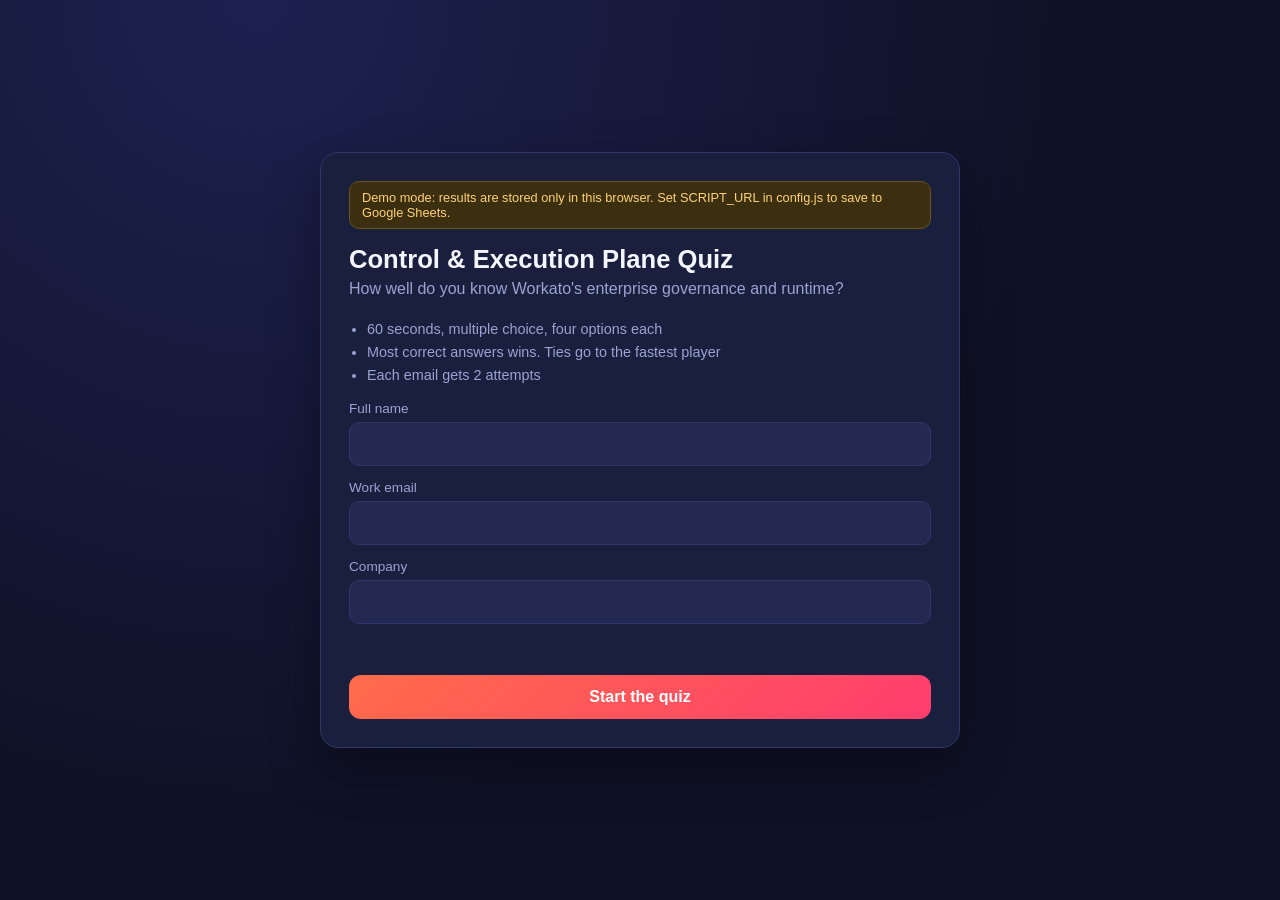
==== index.html @ ddd5527b "Add files via upload" ====
<!doctype html>
<html lang="en">
<head>
<meta charset="utf-8">
<meta name="viewport" content="width=device-width, initial-scale=1">
<title>Workato Control &amp; Execution Plane Quiz</title>
<style>
  :root{
    --bg:#0f1226; --card:#1a1f3d; --card2:#232950; --text:#f3f5ff; --muted:#9aa3d1;
    --accent:#ff6b4a; --accent2:#6c5ce7; --ok:#22c55e; --bad:#ef4444; --line:#2f3669;
  }
  *{box-sizing:border-box}
  body{margin:0;min-height:100vh;background:radial-gradient(circle at 20% 0%,#1d2150,var(--bg) 60%);
    color:var(--text);font-family:-apple-system,BlinkMacSystemFont,"Segoe UI",Roboto,sans-serif;
    display:flex;align-items:center;justify-content:center;padding:16px}
  .wrap{width:100%;max-width:640px}
  .card{background:var(--card);border:1px solid var(--line);border-radius:18px;padding:28px;
    box-shadow:0 20px 50px rgba(0,0,0,.35)}
  h1{margin:0 0 6px;font-size:1.6rem}
  h2{margin:0 0 14px;font-size:1.25rem;line-height:1.4}
  p.sub{margin:0 0 20px;color:var(--muted)}
  label{display:block;font-size:.85rem;color:var(--muted);margin:14px 0 6px}
  input{width:100%;padding:12px 14px;border-radius:10px;border:1px solid var(--line);
    background:var(--card2);color:var(--text);font-size:1rem}
  input:focus{outline:2px solid var(--accent2);border-color:transparent}
  button{cursor:pointer;font-size:1rem;border:0;border-radius:12px;padding:13px 18px;color:#fff;
    background:linear-gradient(135deg,var(--accent),#ff3d6e);font-weight:600}
  button.full{width:100%;margin-top:22px}
  button:disabled{opacity:.5;cursor:not-allowed}
  ul.rules{color:var(--muted);padding-left:18px;margin:0 0 6px;font-size:.9rem;line-height:1.6}
  .err{color:var(--bad);margin-top:12px;font-size:.92rem;min-height:1.2em}
  .banner{background:#3b2f10;color:#ffd277;border:1px solid #6b5418;border-radius:10px;
    padding:8px 12px;font-size:.8rem;margin-bottom:16px}
  .hidden{display:none}
  .top{display:flex;justify-content:space-between;align-items:center;margin-bottom:10px;font-size:.9rem;color:var(--muted)}
  .timer{font-size:1.6rem;font-weight:700;color:var(--text)}
  .timer.low{color:var(--bad)}
  .bar{height:8px;background:var(--card2);border-radius:99px;overflow:hidden;margin-bottom:22px}
  .bar>div{height:100%;width:100%;background:linear-gradient(90deg,var(--accent2),var(--accent));transition:width .25s linear}
  .tag{display:inline-block;font-size:.72rem;padding:3px 10px;border-radius:99px;margin-bottom:12px;font-weight:600}
  .tag.easy{background:#12351f;color:#6ee7a0}.tag.medium{background:#3b3210;color:#fcd34d}.tag.hard{background:#3d1417;color:#fca5a5}
  .opt{display:block;width:100%;text-align:left;margin-top:10px;padding:14px 16px;background:var(--card2);
    border:1px solid var(--line);border-radius:12px;color:var(--text);font-weight:500}
  .opt:hover:not(:disabled){border-color:var(--accent2);background:#2c3363}
  .opt.correct{background:#12351f;border-color:var(--ok)}
  .opt.wrong{background:#3d1417;border-color:var(--bad)}
  .stats{display:grid;grid-template-columns:repeat(3,1fr);gap:10px;margin:18px 0}
  .stat{background:var(--card2);border-radius:12px;padding:14px;text-align:center}
  .stat b{display:block;font-size:1.5rem}.stat span{font-size:.75rem;color:var(--muted)}
  .status{font-size:.9rem;color:var(--muted);margin-top:8px}
  .exitmsg{margin-top:18px;padding:16px;border-radius:12px;background:var(--card2);border:1px solid var(--line);text-align:center;line-height:1.6}
  button.ghost{background:var(--card2);border:1px solid var(--line)}
</style>
</head>
<body>
<div class="wrap">

  <!-- REGISTER -->
  <div class="card" id="screen-register">
    <div class="banner hidden" id="demoBanner">Demo mode: results are stored only in this browser. Set SCRIPT_URL in config.js to save to Google Sheets.</div>
    <h1>Control &amp; Execution Plane Quiz</h1>
    <p class="sub">How well do you know Workato's enterprise governance and runtime?</p>
    <ul class="rules">
      <li>60 seconds, multiple choice, four options each</li>
      <li>Most correct answers wins. Ties go to the fastest player</li>
      <li>Each email gets 2 attempts</li>
    </ul>
    <label for="name">Full name</label>
    <input id="name" autocomplete="name" maxlength="80">
    <label for="email">Work email</label>
    <input id="email" type="email" autocomplete="email" maxlength="120">
    <label for="company">Company</label>
    <input id="company" autocomplete="organization" maxlength="80">
    <div class="err" id="regErr"></div>
    <button class="full" id="startBtn">Start the quiz</button>
  </div>

  <!-- GAME -->
  <div class="card hidden" id="screen-game">
    <div class="top"><span id="qCount"></span><span class="timer" id="timer">60</span></div>
    <div class="bar"><div id="barFill"></div></div>
    <span class="tag" id="qTag"></span>
    <h2 id="qText"></h2>
    <div id="opts"></div>
  </div>

  <!-- RESULT -->
  <div class="card hidden" id="screen-result">
    <h1 id="resTitle">Time's up!</h1>
    <p class="sub" id="resSub"></p>
    <div class="stats">
      <div class="stat"><b id="rCorrect">0</b><span>Correct</span></div>
      <div class="stat"><b id="rWrong">0</b><span>Wrong</span></div>
      <div class="stat"><b id="rTime">0s</b><span>Time on correct</span></div>
    </div>
    <div class="status" id="saveStatus"></div>
    <button class="full hidden" id="retryBtn">Retry saving result</button>
    <div class="err" id="againErr"></div>
    <button class="full hidden" id="againBtn">Play again (last attempt)</button>
    <div class="exitmsg hidden" id="exitMsg">
      You have used all of your attempts. Thank you for playing!<br>Please exit this page. Winners will be announced after the session.
    </div>
  </div>

</div>

<script src="config.js"></script>
<script>
/* ================= CONFIG ================= */
const GAME_SECONDS = 60;
const DEFAULT_MAX = 2;          // server is the source of truth; admins can raise it per email
const PLAN = ["easy","easy","hard","medium","easy","medium","hard","easy","medium","medium","easy","medium","medium"]; // 2 hard, always early

/* ================= QUESTIONS =================
   Each: q, a (correct answer), w (3 wrong answers). Options are shuffled at play time. */
const BANK = {
easy:[
 {q:"In Workato's Control and Execution Plane model, what does the control plane decide?",
  a:"What agents may do, who they act as, and what gets logged",
  w:["How fast recipes execute on servers","Which connector version is installed","How many users can log in at once"]},
 {q:"Where do agents act on enterprise systems and run business processes?",
  a:"The execution plane",w:["The control plane","The billing plane","The design canvas only"]},
 {q:"Which Workato product is positioned as the unified Control and Execution Plane?",
  a:"Workato Enterprise MCP",w:["Workato Insights","Workato Embedded","Workato Lookup Tables"]},
 {q:"What does MCP stand for?",
  a:"Model Context Protocol",w:["Managed Connector Platform","Multi-Cloud Provisioning","Master Control Panel"]},
 {q:"What does OPA stand for in Workato's connectivity options?",
  a:"On-prem agent",w:["Open Policy Agent","Orchestrated Process Automation","Outbound Proxy Appliance"]},
 {q:"Which port does the Workato on-prem agent use for its outbound connection?",
  a:"TCP 443",w:["TCP 22","TCP 3389","TCP 8080"]},
 {q:"Does the on-prem agent require inbound ports to be opened in your firewall?",
  a:"No, it only makes outbound connections",w:["Yes, port 443 inbound","Yes, port 80 inbound","Yes, all ports above 1024"]},
 {q:"Which Workato tool is used to build AI agents?",
  a:"Agent Studio",w:["Recipe Vault","Connector Forge","Schema Lab"]},
 {q:"Which encryption standard does Workato use to protect data at rest?",
  a:"AES-256",w:["DES","RC4","MD5"]},
 {q:"Which two cloud private-link services does Workato support for private connectivity?",
  a:"AWS PrivateLink and Azure Private Link",w:["Only AWS Direct Connect","Only Google Cloud VPN","Only Oracle FastConnect and Alibaba Express"]},
 {q:"Which control-plane capability passes each end user's identity to the source system instead of a shared service account?",
  a:"Verified User Authentication (VUA)",w:["Shared Service Credentials","Anonymous Access Tokens","Static API Keys"]}
],
medium:[
 {q:"What does VUA stand for in Workato Enterprise MCP?",
  a:"Verified User Authentication",w:["Virtual User Access","Validated Usage Audit","Vaulted Universal Auth"]},
 {q:"What does automatic PII masking do in the control plane?",
  a:"Masks sensitive data before it reaches the model",w:["Deletes the user's account","Encrypts the recipe source code","Blocks all outbound API calls"]},
 {q:"Besides tool-level RBAC, which permission control does the control plane provide?",
  a:"Field-level security",w:["Per-minute rate billing","Server-level patching","Database sharding"]},
 {q:"What are Enterprise Skills?",
  a:"Pre-built, pre-governed business actions that agents invoke instead of raw API calls",
  w:["Training courses for developers","Hardware security modules","Scheduled database backups"]},
 {q:"Which of these does stateful orchestration in the execution plane handle?",
  a:"Multi-step workflows, approval routing and error recovery",
  w:["Only single API lookups","Only DNS resolution","Only email spam filtering"]},
 {q:"Which hosting option is a dedicated, isolated AWS environment for regulated industries?",
  a:"Virtual Private Workato",w:["Workato Shared Sandbox","Workato Lite","Workato Offline Mode"]},
 {q:"How does the on-prem agent authenticate its connection to Workato's gateways?",
  a:"Mutual TLS",w:["Basic auth over HTTP","Anonymous websockets","SMS one-time codes"]},
 {q:"What is the top-level key in Workato's encryption key hierarchy called?",
  a:"Customer Main Key (CMK)",w:["Global Root Token","Recipe Master Seed","Tenant Session Cookie"]},
 {q:"Workato's blog says a gateway is what, relative to a control plane?",
  a:"A feature of a control plane, not a control plane on its own",
  w:["A full replacement for it","The same thing under another name","Only needed in the execution plane"]},
 {q:"In the control plane, every agent action produces what?",
  a:"An audit event logged against the user's identity",
  w:["A billing invoice","A Slack notification only","A new recipe version"]},
 {q:"Which data types does Workato's Enterprise Key Management currently affect?",
  a:"Connection data, job data and log data",
  w:["Only marketplace listings","Only user avatars","Only on-prem agent installers"]}
],
hard:[
 {q:"For AWS PrivateLink, how many Availability Zones must the consumer VPC have at minimum to connect to the Workato VPC?",
  a:"Three",w:["One","Two","Five"]},
 {q:"With BYOK, what happens when the customer key is revoked or deleted?",
  a:"Encrypted data becomes unavailable to all users in the workspace",
  w:["Only admins lose access","Workato automatically generates a replacement key and restores access","Only job history is deleted, connections keep working"]},
 {q:"What is the current time-to-live of the key cache that causes a lag when you restrict access to a customer-managed key?",
  a:"5 minutes",w:["30 seconds","1 hour","24 hours"]},
 {q:"How often does Workato rotate a Workato-managed Customer Main Key at minimum?",
  a:"At least once per year",w:["Every hour","Every 24 hours","Never"]},
 {q:"Which Workato data is NOT protected by the Customer Main Key but by filesystem-level encryption?",
  a:"Data tables and Workflow apps data",w:["Connection data","Job data","Log data"]},
 {q:"When Environments are used, how does Workato apply the Customer Main Key?",
  a:"A unique Customer Main Key is used for each environment",
  w:["One shared key for all environments","No key is used in non-production environments","Keys are only used for the production environment's logs"]}
]};

/* ================= HELPERS ================= */
const $ = id => document.getElementById(id);
const shuffle = a => { a=a.slice(); for(let i=a.length-1;i>0;i--){const j=Math.floor(Math.random()*(i+1));[a[i],a[j]]=[a[j],a[i]];} return a; };
const emailOk = e => /^[^\s@]+@[^\s@]+\.[^\s@]{2,}$/.test(e);
const demo = !SCRIPT_URL;
if (demo) $("demoBanner").classList.remove("hidden");

function show(id){ ["screen-register","screen-game","screen-result"].forEach(s=>$(s).classList.toggle("hidden", s!==id)); }

function buildQuestions(){
  const pools = {easy:shuffle(BANK.easy), medium:shuffle(BANK.medium), hard:shuffle(BANK.hard)};
  return PLAN.map(d => {
    const item = pools[d].pop(); if(!item) return null;
    const opts = shuffle([item.a, ...item.w]);
    return {level:d, q:item.q, opts, ans: opts.indexOf(item.a)};
  }).filter(Boolean);
}

/* ================= BACKEND ================= */
async function api(payload){
  if (demo) return demoApi(payload);
  const r = await fetch(SCRIPT_URL, {method:"POST", headers:{"Content-Type":"text/plain;charset=utf-8"}, body:JSON.stringify(payload)});
  return r.json();
}
let memDb={};
function demoApi(p){
  const k="wq_demo_attempts", ko="wq_demo_extra";
  let db={}, ex={};
  try{ db=JSON.parse(localStorage.getItem(k)||"{}"); ex=JSON.parse(localStorage.getItem(ko)||"{}"); }catch(e){ db=memDb; }
  const save=()=>{ memDb=db; try{ localStorage.setItem(k,JSON.stringify(db)); localStorage.setItem(ko,JSON.stringify(ex)); }catch(e){} };
  const max=em=>DEFAULT_MAX+(ex[em]||0);
  if(p.action==="start"){
    const n=(db[p.email]||[]).length;
    if(n>=max(p.email)) return {ok:false,error:"limit"};
    const id="demo-"+Date.now(); db[p.email]=[...(db[p.email]||[]),{id,...p}]; save();
    return {ok:true,id,attempt:n+1,max:max(p.email)};
  }
  if(p.action==="admin"){   // demo passcode: "demo"
    if(p.passcode!=="demo") return {ok:false,error:"Wrong passcode (demo mode passcode is: demo)"};
    const em=(p.email||"").toLowerCase();
    if(p.op==="grant"){ ex[em]=(ex[em]||0)+Math.max(1,Math.min(10,+p.count||0)); save(); }
    const used=(db[em]||[]).length; return {ok:true,email:em,used,max:max(em),remaining:Math.max(0,max(em)-used)};
  }
  console.log("DEMO finish payload", p); return {ok:true};
}

/* ================= GAME STATE ================= */
let S = null;

$("startBtn").onclick = async () => {
  const name=$("name").value.trim(), email=$("email").value.trim().toLowerCase(), company=$("company").value.trim();
  const err=$("regErr"); err.textContent="";
  if(name.length<2) return err.textContent="Please enter your name.";
  if(!emailOk(email)) return err.textContent="Please enter a valid email address.";
  if(company.length<2) return err.textContent="Please enter your company name.";
  const btn=$("startBtn"); btn.disabled=true; btn.textContent="Checking...";
  const msg = await startGame(name,email,company);
  if(msg) err.textContent=msg;
  btn.disabled=false; btn.textContent="Start the quiz";
};

// Registers an attempt with the server, then begins. Returns an error message, or "" on success.
async function startGame(name,email,company){
  try{
    const res = await api({action:"start", name, email, company});
    if(!res.ok){
      return res.error==="limit"
        ? "This email has no attempts left. Please contact the organiser if you believe this is a mistake."
        : (res.error||"Could not start. Try again.");
    }
    S = {id:res.id, attempt:res.attempt, max:res.max||DEFAULT_MAX, name, email, company, qs:buildQuestions(), i:0,
         correct:0, wrong:0, answered:0, points:0, correctMs:0, startedAt:0, qShownAt:0, left:GAME_SECONDS, locked:false, done:false};
    show("screen-game"); beginGame(); return "";
  }catch(e){
    console.error(e);
    return demo ? ("Error: "+e.message) : "Network problem reaching the server. Please try again.";
  }
}

function beginGame(){
  S.startedAt=performance.now();
  renderQ();
  S.endAt = S.startedAt + GAME_SECONDS*1000;
  S.tick = setInterval(()=>{
    const left = Math.max(0, S.endAt - performance.now());
    $("timer").textContent = Math.ceil(left/1000);
    $("timer").classList.toggle("low", left<=10000);
    $("barFill").style.width = (left/(GAME_SECONDS*1000)*100)+"%";
    if(left<=0) finish();
  },100);
}

function renderQ(){
  const q=S.qs[S.i];
  $("qCount").textContent=`Question ${S.i+1} of ${S.qs.length}`;
  const tag=$("qTag"); tag.textContent=q.level.toUpperCase(); tag.className="tag "+q.level;
  $("qText").textContent=q.q;
  const box=$("opts"); box.innerHTML="";
  q.opts.forEach((t,idx)=>{
    const b=document.createElement("button"); b.className="opt"; b.textContent=`${"ABCD"[idx]}.  ${t}`;
    b.onclick=()=>answer(idx,b); box.appendChild(b);
  });
  S.locked=false; S.qShownAt=performance.now();
}

function answer(idx,btn){
  if(S.locked||S.done) return; S.locked=true;
  const q=S.qs[S.i], took=performance.now()-S.qShownAt, ok = idx===q.ans;
  S.answered++;
  if(ok){ S.correct++; S.correctMs+=took; S.points += {easy:10,medium:20,hard:30}[q.level]; }
  else S.wrong++;
  btn.classList.add(ok?"correct":"wrong");
  if(!ok) [...$("opts").children][q.ans].classList.add("correct");
  [...$("opts").children].forEach(b=>b.disabled=true);
  setTimeout(()=>{
    if(S.done) return;
    S.i++; if(S.i>=S.qs.length) finish(); else renderQ();
  }, ok?350:900);
}

async function finish(){
  if(S.done) return; S.done=true; clearInterval(S.tick);
  const allDone = S.i>=S.qs.length;
  S.durationMs = Math.min(GAME_SECONDS*1000, performance.now()-S.startedAt);
  $("resTitle").textContent = allDone ? "You answered everything!" : "Time's up!";
  $("resSub").textContent = `${S.name}, thanks for playing (attempt ${S.attempt} of ${S.max}).`;
  $("rCorrect").textContent=S.correct; $("rWrong").textContent=S.wrong;
  $("rTime").textContent=(S.correctMs/1000).toFixed(1)+"s";
  show("screen-result"); await save();
}

function afterSave(){
  const st=$("saveStatus"), again=$("againBtn"), exit=$("exitMsg"), left=S.max-S.attempt;
  $("againErr").textContent="";
  if(left>0){
    st.textContent="Result saved.";
    again.textContent = left===1 ? "Play again (last attempt)" : `Play again (${left} attempts left)`;
    again.classList.remove("hidden"); exit.classList.add("hidden");
    again.onclick=async()=>{
      again.disabled=true; again.textContent="Checking...";
      const msg=await startGame(S.name,S.email,S.company);
      if(msg){ $("againErr").textContent=msg; again.disabled=false; again.textContent="Play again"; }
      else { again.disabled=false; }
    };
  } else {
    st.textContent="Result saved.";
    again.classList.add("hidden"); exit.classList.remove("hidden");
  }
}

async function save(){
  const st=$("saveStatus"), rb=$("retryBtn"); rb.classList.add("hidden"); $("againBtn").classList.add("hidden"); $("exitMsg").classList.add("hidden");
  st.textContent="Saving your result...";
  try{
    const res=await api({action:"finish", id:S.id, email:S.email, correct:S.correct, wrong:S.wrong, answered:S.answered,
      points:S.points, correctTimeMs:Math.round(S.correctMs), durationMs:Math.round(S.durationMs)});
    if(!res.ok) throw new Error(res.error||"save failed");
    afterSave();
  }catch(e){
    st.textContent="Could not save your result. Check your connection and retry.";
    rb.classList.remove("hidden"); rb.onclick=save;
  }
}
</script>
</body>
</html>
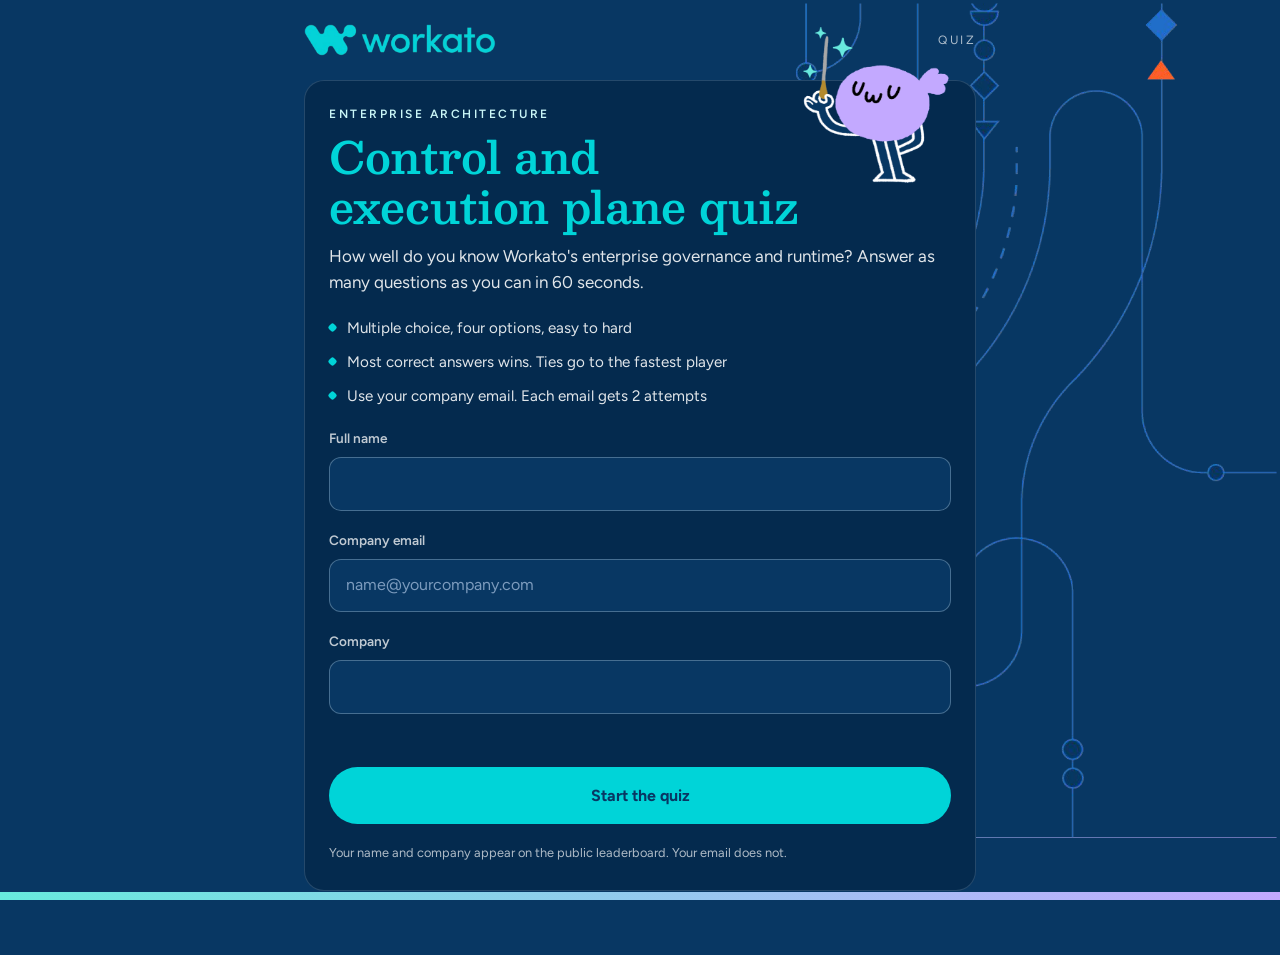
==== commit bafb9186: "Add files via upload" ====
--- a/index.html
+++ b/index.html
@@ -3,350 +3,308 @@
 <head>
 <meta charset="utf-8">
 <meta name="viewport" content="width=device-width, initial-scale=1">
-<title>Workato Control &amp; Execution Plane Quiz</title>
+<title>Control and execution plane quiz | Workato</title>
+<link rel="icon" href="assets/icon-teal.png">
+<link rel="stylesheet" href="brand.css">
 <style>
-  :root{
-    --bg:#0f1226; --card:#1a1f3d; --card2:#232950; --text:#f3f5ff; --muted:#9aa3d1;
-    --accent:#ff6b4a; --accent2:#6c5ce7; --ok:#22c55e; --bad:#ef4444; --line:#2f3669;
-  }
-  *{box-sizing:border-box}
-  body{margin:0;min-height:100vh;background:radial-gradient(circle at 20% 0%,#1d2150,var(--bg) 60%);
-    color:var(--text);font-family:-apple-system,BlinkMacSystemFont,"Segoe UI",Roboto,sans-serif;
-    display:flex;align-items:center;justify-content:center;padding:16px}
-  .wrap{width:100%;max-width:640px}
-  .card{background:var(--card);border:1px solid var(--line);border-radius:18px;padding:28px;
-    box-shadow:0 20px 50px rgba(0,0,0,.35)}
-  h1{margin:0 0 6px;font-size:1.6rem}
-  h2{margin:0 0 14px;font-size:1.25rem;line-height:1.4}
-  p.sub{margin:0 0 20px;color:var(--muted)}
-  label{display:block;font-size:.85rem;color:var(--muted);margin:14px 0 6px}
-  input{width:100%;padding:12px 14px;border-radius:10px;border:1px solid var(--line);
-    background:var(--card2);color:var(--text);font-size:1rem}
-  input:focus{outline:2px solid var(--accent2);border-color:transparent}
-  button{cursor:pointer;font-size:1rem;border:0;border-radius:12px;padding:13px 18px;color:#fff;
-    background:linear-gradient(135deg,var(--accent),#ff3d6e);font-weight:600}
-  button.full{width:100%;margin-top:22px}
-  button:disabled{opacity:.5;cursor:not-allowed}
-  ul.rules{color:var(--muted);padding-left:18px;margin:0 0 6px;font-size:.9rem;line-height:1.6}
-  .err{color:var(--bad);margin-top:12px;font-size:.92rem;min-height:1.2em}
-  .banner{background:#3b2f10;color:#ffd277;border:1px solid #6b5418;border-radius:10px;
-    padding:8px 12px;font-size:.8rem;margin-bottom:16px}
-  .hidden{display:none}
-  .top{display:flex;justify-content:space-between;align-items:center;margin-bottom:10px;font-size:.9rem;color:var(--muted)}
-  .timer{font-size:1.6rem;font-weight:700;color:var(--text)}
-  .timer.low{color:var(--bad)}
-  .bar{height:8px;background:var(--card2);border-radius:99px;overflow:hidden;margin-bottom:22px}
-  .bar>div{height:100%;width:100%;background:linear-gradient(90deg,var(--accent2),var(--accent));transition:width .25s linear}
-  .tag{display:inline-block;font-size:.72rem;padding:3px 10px;border-radius:99px;margin-bottom:12px;font-weight:600}
-  .tag.easy{background:#12351f;color:#6ee7a0}.tag.medium{background:#3b3210;color:#fcd34d}.tag.hard{background:#3d1417;color:#fca5a5}
-  .opt{display:block;width:100%;text-align:left;margin-top:10px;padding:14px 16px;background:var(--card2);
-    border:1px solid var(--line);border-radius:12px;color:var(--text);font-weight:500}
-  .opt:hover:not(:disabled){border-color:var(--accent2);background:#2c3363}
-  .opt.correct{background:#12351f;border-color:var(--ok)}
-  .opt.wrong{background:#3d1417;border-color:var(--bad)}
-  .stats{display:grid;grid-template-columns:repeat(3,1fr);gap:10px;margin:18px 0}
-  .stat{background:var(--card2);border-radius:12px;padding:14px;text-align:center}
-  .stat b{display:block;font-size:1.5rem}.stat span{font-size:.75rem;color:var(--muted)}
-  .status{font-size:.9rem;color:var(--muted);margin-top:8px}
-  .exitmsg{margin-top:18px;padding:16px;border-radius:12px;background:var(--card2);border:1px solid var(--line);text-align:center;line-height:1.6}
-  button.ghost{background:var(--card2);border:1px solid var(--line)}
+  .topline { display:flex; justify-content:space-between; align-items:center; gap:1rem; margin-bottom:.75rem; color:var(--muted); font-size:.9rem; }
+  .timer { font-size:2rem; line-height:1; font-weight:600; color:var(--text); font-variant-numeric:tabular-nums; }
+  .timer.low { color:var(--danger); }
+  .bar { height:6px; background:var(--surface); border-radius:99px; overflow:hidden; margin-bottom:1.25rem; }
+  .bar > div { height:100%; width:100%; background:var(--grad); transition:width .2s linear; }
+  .qtext { font-size:1.15rem; line-height:1.5; font-weight:500; margin:.75rem 0 1rem; color:var(--text); }
+  @media (min-width:640px){ .qtext { font-size:1.4rem; } }
+  .opt { display:flex; gap:.75rem; align-items:flex-start; width:100%; text-align:left; margin-top:.625rem; padding:.9rem 1rem;
+         background:var(--blue-400); border:1px solid var(--border-light); border-radius:var(--r-lg); color:var(--text); font:inherit; cursor:pointer; }
+  .opt .k { flex:none; width:1.6rem; height:1.6rem; border-radius:50%; border:1px solid var(--border); display:grid; place-items:center; font-size:.8rem; color:var(--teal); }
+  .opt:hover:not(:disabled) { border-color:var(--hero-teal); background:var(--lift); }
+  .opt.correct { border-color:var(--green-100); background:rgba(200,232,50,.16); }
+  .opt.wrong { border-color:var(--coral); background:rgba(255,106,61,.16); }
+  .opt:disabled { cursor:default; }
+  .standing { display:grid; gap:.25rem; }
+  .bigrank { font-family:var(--display); font-size:3.5rem; line-height:1; font-weight:700; color:var(--hero-teal); font-variant-numeric:tabular-nums; }
+  .minirow td:first-child { width:3rem; }
+  .exit { margin-top:1.25rem; padding:1rem; border-radius:var(--r-xl); border:1px solid var(--border); background:var(--surface); text-align:center; line-height:1.6; }
+  .actions { display:flex; gap:.75rem; flex-wrap:wrap; }
+  .actions .btn { flex:1 1 12rem; margin-top:1.25rem; }
+  .live { display:inline-flex; align-items:center; gap:.4rem; font-size:.75rem; color:var(--muted); }
+  .live i { width:8px; height:8px; border-radius:50%; background:var(--green-100); display:inline-block; }
+  .herohead { padding-right:6.5rem; } @media (min-width:640px){ .herohead { padding-right:9rem; } }
+  .dewymini { width:46px; height:46px; object-fit:contain; margin-right:.25rem; }
+  .topleft { display:flex; align-items:center; gap:.5rem; }
 </style>
 </head>
 <body>
-<div class="wrap">
+<div class="shell">
+  <div class="brandbar">
+    <img src="assets/logo-teal.png" alt="Workato">
+    <span class="tag">Quiz</span>
+  </div>
 
   <!-- REGISTER -->
-  <div class="card" id="screen-register">
-    <div class="banner hidden" id="demoBanner">Demo mode: results are stored only in this browser. Set SCRIPT_URL in config.js to save to Google Sheets.</div>
-    <h1>Control &amp; Execution Plane Quiz</h1>
-    <p class="sub">How well do you know Workato's enterprise governance and runtime?</p>
+  <section class="card" id="screen-register">
+    <img class="dewy dewy-corner" src="assets/dewy-wand.png" alt="">
+    <div class="herohead">
+    <p class="pre">Enterprise architecture</p>
+    <h1>Control and execution plane quiz</h1>
+    </div>
+    <p class="lead">How well do you know Workato's enterprise governance and runtime? Answer as many questions as you can in 60 seconds.</p>
     <ul class="rules">
-      <li>60 seconds, multiple choice, four options each</li>
+      <li>Multiple choice, four options, easy to hard</li>
       <li>Most correct answers wins. Ties go to the fastest player</li>
-      <li>Each email gets 2 attempts</li>
+      <li>Use your company email. Each email gets 2 attempts</li>
     </ul>
     <label for="name">Full name</label>
-    <input id="name" autocomplete="name" maxlength="80">
-    <label for="email">Work email</label>
-    <input id="email" type="email" autocomplete="email" maxlength="120">
+    <input id="name" type="text" autocomplete="name" maxlength="80">
+    <label for="email">Company email</label>
+    <input id="email" type="email" autocomplete="email" maxlength="120" placeholder="name@yourcompany.com">
     <label for="company">Company</label>
-    <input id="company" autocomplete="organization" maxlength="80">
-    <div class="err" id="regErr"></div>
-    <button class="full" id="startBtn">Start the quiz</button>
-  </div>
+    <input id="company" type="text" autocomplete="organization" maxlength="80">
+    <div class="field-error" id="regErr" role="alert"></div>
+    <button class="btn full" id="startBtn">Start the quiz</button>
+    <p class="muted" style="margin:1rem 0 0;font-size:.8rem">Your name and company appear on the public leaderboard. Your email does not.</p>
+  </section>
 
   <!-- GAME -->
-  <div class="card hidden" id="screen-game">
-    <div class="top"><span id="qCount"></span><span class="timer" id="timer">60</span></div>
+  <section class="card hidden" id="screen-game" aria-live="polite">
+    <div class="topline">
+      <span class="topleft"><img id="dewyMini" class="dewy dewymini" src="assets/dewy-point.png" alt=""><span><span id="qCount"></span> &nbsp;|&nbsp; <span id="scoreNow"></span></span></span>
+      <span class="timer" id="timer">60</span>
+    </div>
     <div class="bar"><div id="barFill"></div></div>
-    <span class="tag" id="qTag"></span>
-    <h2 id="qText"></h2>
+    <span class="badge" id="qTag"></span>
+    <p class="qtext" id="qText"></p>
     <div id="opts"></div>
-  </div>
+  </section>
 
   <!-- RESULT -->
-  <div class="card hidden" id="screen-result">
-    <h1 id="resTitle">Time's up!</h1>
-    <p class="sub" id="resSub"></p>
-    <div class="stats">
-      <div class="stat"><b id="rCorrect">0</b><span>Correct</span></div>
-      <div class="stat"><b id="rWrong">0</b><span>Wrong</span></div>
-      <div class="stat"><b id="rTime">0s</b><span>Time on correct</span></div>
-    </div>
-    <div class="status" id="saveStatus"></div>
-    <button class="full hidden" id="retryBtn">Retry saving result</button>
-    <div class="err" id="againErr"></div>
-    <button class="full hidden" id="againBtn">Play again (last attempt)</button>
-    <div class="exitmsg hidden" id="exitMsg">
-      You have used all of your attempts. Thank you for playing!<br>Please exit this page. Winners will be announced after the session.
-    </div>
-  </div>
-
+  <section class="hidden" id="screen-result">
+    <div class="card">
+      <img class="dewy dewy-corner" id="dewyResult" src="assets/dewy-jump.png" alt="">
+      <div class="herohead">
+      <p class="pre" id="resPre">Time's up</p>
+      <h1 id="resTitle">Your result</h1>
+      </div>
+      <p class="lead" id="resSub"></p>
+      <div class="metrics">
+        <div class="metric ok"><small>Correct</small><b id="rCorrect">0</b></div>
+        <div class="metric bad"><small>Wrong</small><b id="rWrong">0</b></div>
+        <div class="metric time"><small>Time on correct</small><b id="rTime">0s</b></div>
+      </div>
+      <div class="muted" id="saveStatus"></div>
+      <button class="btn secondary hidden" id="retryBtn" style="margin-top:.75rem">Retry saving result</button>
+    </div>
+
+    <div class="card accent" id="standingCard">
+      <div style="display:flex;justify-content:space-between;align-items:center;gap:1rem;flex-wrap:wrap">
+        <h2>Your standing</h2>
+        <span class="live"><i></i>Updates every 10 seconds</span>
+      </div>
+      <div class="standing" id="standing"><span class="muted">Calculating your rank...</span></div>
+      <div class="tablewrap hidden" id="miniWrap" style="margin-top:1rem">
+        <table><thead><tr><th>Rank</th><th>Player</th><th>Company</th><th class="num">Correct</th><th class="num">Time</th></tr></thead><tbody id="miniBody"></tbody></table>
+      </div>
+      <div class="actions">
+        <a class="btn secondary" href="leaderboard.html" target="_blank" rel="noopener">Open full leaderboard</a>
+      </div>
+    </div>
+
+    <div class="card">
+      <div class="actions" style="margin-top:-1.25rem">
+        <button class="btn hidden" id="againBtn">Play again</button>
+      </div>
+      <div class="field-error" id="againErr" role="alert"></div>
+      <div class="exit hidden" id="exitMsg">
+        You have used all of your attempts. Thank you for playing.<br>Please close this page. Winners are announced after the session.
+      </div>
+    </div>
+  </section>
 </div>
 
 <script src="config.js"></script>
+<script src="questions.js"></script>
+<script src="rank.js"></script>
 <script>
-/* ================= CONFIG ================= */
 const GAME_SECONDS = 60;
-const DEFAULT_MAX = 2;          // server is the source of truth; admins can raise it per email
-const PLAN = ["easy","easy","hard","medium","easy","medium","hard","easy","medium","medium","easy","medium","medium"]; // 2 hard, always early
-
-/* ================= QUESTIONS =================
-   Each: q, a (correct answer), w (3 wrong answers). Options are shuffled at play time. */
-const BANK = {
-easy:[
- {q:"In Workato's Control and Execution Plane model, what does the control plane decide?",
-  a:"What agents may do, who they act as, and what gets logged",
-  w:["How fast recipes execute on servers","Which connector version is installed","How many users can log in at once"]},
- {q:"Where do agents act on enterprise systems and run business processes?",
-  a:"The execution plane",w:["The control plane","The billing plane","The design canvas only"]},
- {q:"Which Workato product is positioned as the unified Control and Execution Plane?",
-  a:"Workato Enterprise MCP",w:["Workato Insights","Workato Embedded","Workato Lookup Tables"]},
- {q:"What does MCP stand for?",
-  a:"Model Context Protocol",w:["Managed Connector Platform","Multi-Cloud Provisioning","Master Control Panel"]},
- {q:"What does OPA stand for in Workato's connectivity options?",
-  a:"On-prem agent",w:["Open Policy Agent","Orchestrated Process Automation","Outbound Proxy Appliance"]},
- {q:"Which port does the Workato on-prem agent use for its outbound connection?",
-  a:"TCP 443",w:["TCP 22","TCP 3389","TCP 8080"]},
- {q:"Does the on-prem agent require inbound ports to be opened in your firewall?",
-  a:"No, it only makes outbound connections",w:["Yes, port 443 inbound","Yes, port 80 inbound","Yes, all ports above 1024"]},
- {q:"Which Workato tool is used to build AI agents?",
-  a:"Agent Studio",w:["Recipe Vault","Connector Forge","Schema Lab"]},
- {q:"Which encryption standard does Workato use to protect data at rest?",
-  a:"AES-256",w:["DES","RC4","MD5"]},
- {q:"Which two cloud private-link services does Workato support for private connectivity?",
-  a:"AWS PrivateLink and Azure Private Link",w:["Only AWS Direct Connect","Only Google Cloud VPN","Only Oracle FastConnect and Alibaba Express"]},
- {q:"Which control-plane capability passes each end user's identity to the source system instead of a shared service account?",
-  a:"Verified User Authentication (VUA)",w:["Shared Service Credentials","Anonymous Access Tokens","Static API Keys"]}
-],
-medium:[
- {q:"What does VUA stand for in Workato Enterprise MCP?",
-  a:"Verified User Authentication",w:["Virtual User Access","Validated Usage Audit","Vaulted Universal Auth"]},
- {q:"What does automatic PII masking do in the control plane?",
-  a:"Masks sensitive data before it reaches the model",w:["Deletes the user's account","Encrypts the recipe source code","Blocks all outbound API calls"]},
- {q:"Besides tool-level RBAC, which permission control does the control plane provide?",
-  a:"Field-level security",w:["Per-minute rate billing","Server-level patching","Database sharding"]},
- {q:"What are Enterprise Skills?",
-  a:"Pre-built, pre-governed business actions that agents invoke instead of raw API calls",
-  w:["Training courses for developers","Hardware security modules","Scheduled database backups"]},
- {q:"Which of these does stateful orchestration in the execution plane handle?",
-  a:"Multi-step workflows, approval routing and error recovery",
-  w:["Only single API lookups","Only DNS resolution","Only email spam filtering"]},
- {q:"Which hosting option is a dedicated, isolated AWS environment for regulated industries?",
-  a:"Virtual Private Workato",w:["Workato Shared Sandbox","Workato Lite","Workato Offline Mode"]},
- {q:"How does the on-prem agent authenticate its connection to Workato's gateways?",
-  a:"Mutual TLS",w:["Basic auth over HTTP","Anonymous websockets","SMS one-time codes"]},
- {q:"What is the top-level key in Workato's encryption key hierarchy called?",
-  a:"Customer Main Key (CMK)",w:["Global Root Token","Recipe Master Seed","Tenant Session Cookie"]},
- {q:"Workato's blog says a gateway is what, relative to a control plane?",
-  a:"A feature of a control plane, not a control plane on its own",
-  w:["A full replacement for it","The same thing under another name","Only needed in the execution plane"]},
- {q:"In the control plane, every agent action produces what?",
-  a:"An audit event logged against the user's identity",
-  w:["A billing invoice","A Slack notification only","A new recipe version"]},
- {q:"Which data types does Workato's Enterprise Key Management currently affect?",
-  a:"Connection data, job data and log data",
-  w:["Only marketplace listings","Only user avatars","Only on-prem agent installers"]}
-],
-hard:[
- {q:"For AWS PrivateLink, how many Availability Zones must the consumer VPC have at minimum to connect to the Workato VPC?",
-  a:"Three",w:["One","Two","Five"]},
- {q:"With BYOK, what happens when the customer key is revoked or deleted?",
-  a:"Encrypted data becomes unavailable to all users in the workspace",
-  w:["Only admins lose access","Workato automatically generates a replacement key and restores access","Only job history is deleted, connections keep working"]},
- {q:"What is the current time-to-live of the key cache that causes a lag when you restrict access to a customer-managed key?",
-  a:"5 minutes",w:["30 seconds","1 hour","24 hours"]},
- {q:"How often does Workato rotate a Workato-managed Customer Main Key at minimum?",
-  a:"At least once per year",w:["Every hour","Every 24 hours","Never"]},
- {q:"Which Workato data is NOT protected by the Customer Main Key but by filesystem-level encryption?",
-  a:"Data tables and Workflow apps data",w:["Connection data","Job data","Log data"]},
- {q:"When Environments are used, how does Workato apply the Customer Main Key?",
-  a:"A unique Customer Main Key is used for each environment",
-  w:["One shared key for all environments","No key is used in non-production environments","Keys are only used for the production environment's logs"]}
-]};
-
-/* ================= HELPERS ================= */
+const POINTS = { easy: 10, medium: 20, hard: 30 };
+/* First seven questions always include two hard ones (positions 3 and 7); after that hard questions
+   appear about once in eight. The sequence is built from the whole bank, so a fast player never runs out. */
+const OPENING = ["easy","easy","hard","medium","easy","medium","hard"];
+const CYCLE   = ["easy","medium","easy","hard","medium","easy","medium","easy"];
+
 const $ = id => document.getElementById(id);
-const shuffle = a => { a=a.slice(); for(let i=a.length-1;i>0;i--){const j=Math.floor(Math.random()*(i+1));[a[i],a[j]]=[a[j],a[i]];} return a; };
-const emailOk = e => /^[^\s@]+@[^\s@]+\.[^\s@]{2,}$/.test(e);
-const demo = !SCRIPT_URL;
-if (demo) $("demoBanner").classList.remove("hidden");
-
-function show(id){ ["screen-register","screen-game","screen-result"].forEach(s=>$(s).classList.toggle("hidden", s!==id)); }
-
-function buildQuestions(){
-  const pools = {easy:shuffle(BANK.easy), medium:shuffle(BANK.medium), hard:shuffle(BANK.hard)};
-  return PLAN.map(d => {
-    const item = pools[d].pop(); if(!item) return null;
-    const opts = shuffle([item.a, ...item.w]);
-    return {level:d, q:item.q, opts, ans: opts.indexOf(item.a)};
-  }).filter(Boolean);
-}
-
-/* ================= BACKEND ================= */
-async function api(payload){
-  if (demo) return demoApi(payload);
-  const r = await fetch(SCRIPT_URL, {method:"POST", headers:{"Content-Type":"text/plain;charset=utf-8"}, body:JSON.stringify(payload)});
-  return r.json();
-}
-let memDb={};
-function demoApi(p){
-  const k="wq_demo_attempts", ko="wq_demo_extra";
-  let db={}, ex={};
-  try{ db=JSON.parse(localStorage.getItem(k)||"{}"); ex=JSON.parse(localStorage.getItem(ko)||"{}"); }catch(e){ db=memDb; }
-  const save=()=>{ memDb=db; try{ localStorage.setItem(k,JSON.stringify(db)); localStorage.setItem(ko,JSON.stringify(ex)); }catch(e){} };
-  const max=em=>DEFAULT_MAX+(ex[em]||0);
-  if(p.action==="start"){
-    const n=(db[p.email]||[]).length;
-    if(n>=max(p.email)) return {ok:false,error:"limit"};
-    const id="demo-"+Date.now(); db[p.email]=[...(db[p.email]||[]),{id,...p}]; save();
-    return {ok:true,id,attempt:n+1,max:max(p.email)};
-  }
-  if(p.action==="admin"){   // demo passcode: "demo"
-    if(p.passcode!=="demo") return {ok:false,error:"Wrong passcode (demo mode passcode is: demo)"};
-    const em=(p.email||"").toLowerCase();
-    if(p.op==="grant"){ ex[em]=(ex[em]||0)+Math.max(1,Math.min(10,+p.count||0)); save(); }
-    const used=(db[em]||[]).length; return {ok:true,email:em,used,max:max(em),remaining:Math.max(0,max(em)-used)};
-  }
-  console.log("DEMO finish payload", p); return {ok:true};
-}
-
-/* ================= GAME STATE ================= */
-let S = null;
+const DEWY = { point: "assets/dewy-point.png", cheer: "assets/dewy-cheer.png", think: "assets/dewy-clipboard.png" };
+Object.values(DEWY).forEach(u => { const i = new Image(); i.src = u; });
+const dewyMood = m => { $("dewyMini").src = DEWY[m]; };
+const shuffle = a => { a = a.slice(); for (let i = a.length - 1; i > 0; i--) { const j = Math.floor(Math.random() * (i + 1)); [a[i], a[j]] = [a[j], a[i]]; } return a; };
+const show = id => ["screen-register","screen-game","screen-result"].forEach(s => $(s).classList.toggle("hidden", s !== id));
+
+/* ---------- question rotation: random order, unseen questions first (remembered per email on this device) ---------- */
+const SEEN_KEY = "wq_seen_v2";
+const qid = t => { let h = 5381; for (const c of t) h = ((h << 5) + h + c.charCodeAt(0)) | 0; return String(h); };
+function loadSeen(email) { try { return new Set((JSON.parse(localStorage.getItem(SEEN_KEY) || "{}")[email]) || []); } catch (e) { return new Set(); } }
+function saveSeen(email, set) { try { const all = JSON.parse(localStorage.getItem(SEEN_KEY) || "{}"); all[email] = [...set]; localStorage.setItem(SEEN_KEY, JSON.stringify(all)); } catch (e) {} }
+
+function buildSequence(email) {
+  const seen = loadSeen(email), pools = {};
+  for (const lvl of ["easy", "medium", "hard"]) {
+    const items = BANK[lvl].map(it => ({ ...it, level: lvl, id: qid(it.q) }));
+    pools[lvl] = [...shuffle(items.filter(i => !seen.has(i.id))), ...shuffle(items.filter(i => seen.has(i.id)))];
+  }
+  const order = { easy: ["easy","medium","hard"], medium: ["medium","easy","hard"], hard: ["hard","medium","easy"] };
+  const seq = [];
+  for (let i = 0; ; i++) {
+    const want = i < OPENING.length ? OPENING[i] : CYCLE[(i - OPENING.length) % CYCLE.length];
+    const lvl = order[want].find(l => pools[l].length);
+    if (!lvl) break;
+    const it = pools[lvl].shift();
+    const opts = shuffle([it.a, ...it.w]);
+    seq.push({ id: it.id, level: lvl, q: it.q, opts, ans: opts.indexOf(it.a) });
+  }
+  return seq;
+}
+
+/* ---------- registration ---------- */
+let S = null, standingTimer = null;
 
 $("startBtn").onclick = async () => {
-  const name=$("name").value.trim(), email=$("email").value.trim().toLowerCase(), company=$("company").value.trim();
-  const err=$("regErr"); err.textContent="";
-  if(name.length<2) return err.textContent="Please enter your name.";
-  if(!emailOk(email)) return err.textContent="Please enter a valid email address.";
-  if(company.length<2) return err.textContent="Please enter your company name.";
-  const btn=$("startBtn"); btn.disabled=true; btn.textContent="Checking...";
-  const msg = await startGame(name,email,company);
-  if(msg) err.textContent=msg;
-  btn.disabled=false; btn.textContent="Start the quiz";
+  const name = $("name").value.trim(), email = $("email").value.trim().toLowerCase(), company = $("company").value.trim();
+  const err = $("regErr"); err.textContent = "";
+  if (name.length < 2) return err.textContent = "Enter your full name.";
+  const problem = Quiz.workEmailProblem(email); if (problem) return err.textContent = problem;
+  if (company.length < 2) return err.textContent = "Enter your company name.";
+  const btn = $("startBtn"); btn.disabled = true; btn.textContent = "Checking...";
+  const msg = await startGame(name, email, company);
+  if (msg) err.textContent = msg;
+  btn.disabled = false; btn.textContent = "Start the quiz";
 };
 
-// Registers an attempt with the server, then begins. Returns an error message, or "" on success.
-async function startGame(name,email,company){
-  try{
-    const res = await api({action:"start", name, email, company});
-    if(!res.ok){
-      return res.error==="limit"
-        ? "This email has no attempts left. Please contact the organiser if you believe this is a mistake."
-        : (res.error||"Could not start. Try again.");
+async function startGame(name, email, company) {
+  if (/PASTE_/.test(QUIZ_API_KEY)) return "This site is not configured yet: add the API key in config.js.";
+  try {
+    const res = await Quiz.api({ action: "start", name, email, company });
+    if (!res.ok) {
+      return res.error === "limit" ? "This email has no attempts left. Contact the organiser if you think this is a mistake." : (res.error || "Could not start. Try again.");
     }
-    S = {id:res.id, attempt:res.attempt, max:res.max||DEFAULT_MAX, name, email, company, qs:buildQuestions(), i:0,
-         correct:0, wrong:0, answered:0, points:0, correctMs:0, startedAt:0, qShownAt:0, left:GAME_SECONDS, locked:false, done:false};
+    S = { id: res.id, attempt: Quiz.num(res.attempt) || 1, max: Quiz.num(res.max) || 2, name, email, company,
+          qs: buildSequence(email), i: 0, correct: 0, wrong: 0, answered: 0, points: 0, correctMs: 0,
+          startedAt: 0, shownAt: 0, locked: false, done: false, rid: null };
+    clearInterval(standingTimer);
     show("screen-game"); beginGame(); return "";
-  }catch(e){
+  } catch (e) {
     console.error(e);
-    return demo ? ("Error: "+e.message) : "Network problem reaching the server. Please try again.";
-  }
-}
-
-function beginGame(){
-  S.startedAt=performance.now();
+    return "Could not reach the quiz server. Check your connection and try again.";
+  }
+}
+
+/* ---------- game ---------- */
+function beginGame() {
+  S.startedAt = performance.now(); S.endAt = S.startedAt + GAME_SECONDS * 1000;
   renderQ();
-  S.endAt = S.startedAt + GAME_SECONDS*1000;
-  S.tick = setInterval(()=>{
+  S.tick = setInterval(() => {
     const left = Math.max(0, S.endAt - performance.now());
-    $("timer").textContent = Math.ceil(left/1000);
-    $("timer").classList.toggle("low", left<=10000);
-    $("barFill").style.width = (left/(GAME_SECONDS*1000)*100)+"%";
-    if(left<=0) finish();
-  },100);
-}
-
-function renderQ(){
-  const q=S.qs[S.i];
-  $("qCount").textContent=`Question ${S.i+1} of ${S.qs.length}`;
-  const tag=$("qTag"); tag.textContent=q.level.toUpperCase(); tag.className="tag "+q.level;
-  $("qText").textContent=q.q;
-  const box=$("opts"); box.innerHTML="";
-  q.opts.forEach((t,idx)=>{
-    const b=document.createElement("button"); b.className="opt"; b.textContent=`${"ABCD"[idx]}.  ${t}`;
-    b.onclick=()=>answer(idx,b); box.appendChild(b);
+    $("timer").textContent = Math.ceil(left / 1000);
+    $("timer").classList.toggle("low", left <= 10000);
+    $("barFill").style.width = (left / (GAME_SECONDS * 1000) * 100) + "%";
+    if (left <= 0) finish();
+  }, 100);
+}
+
+function renderQ() {
+  const q = S.qs[S.i], seen = loadSeen(S.email); seen.add(q.id); saveSeen(S.email, seen);
+  $("qCount").textContent = "Question " + (S.i + 1);
+  $("scoreNow").textContent = S.correct + " correct";
+  const tag = $("qTag"); tag.textContent = q.level[0].toUpperCase() + q.level.slice(1); tag.className = "badge " + q.level;
+  $("qText").textContent = q.q;
+  const box = $("opts"); box.innerHTML = "";
+  q.opts.forEach((t, idx) => {
+    const b = document.createElement("button"); b.className = "opt"; b.type = "button";
+    b.innerHTML = '<span class="k">' + "ABCD"[idx] + '</span><span>' + Quiz.esc(t) + '</span>';
+    b.onclick = () => answer(idx, b); box.appendChild(b);
   });
-  S.locked=false; S.qShownAt=performance.now();
-}
-
-function answer(idx,btn){
-  if(S.locked||S.done) return; S.locked=true;
-  const q=S.qs[S.i], took=performance.now()-S.qShownAt, ok = idx===q.ans;
+  dewyMood("point");
+  S.locked = false; S.shownAt = performance.now();
+}
+
+function answer(idx, btn) {
+  if (S.locked || S.done) return; S.locked = true;
+  const q = S.qs[S.i], took = performance.now() - S.shownAt, ok = idx === q.ans;
   S.answered++;
-  if(ok){ S.correct++; S.correctMs+=took; S.points += {easy:10,medium:20,hard:30}[q.level]; }
-  else S.wrong++;
-  btn.classList.add(ok?"correct":"wrong");
-  if(!ok) [...$("opts").children][q.ans].classList.add("correct");
-  [...$("opts").children].forEach(b=>b.disabled=true);
-  setTimeout(()=>{
-    if(S.done) return;
-    S.i++; if(S.i>=S.qs.length) finish(); else renderQ();
-  }, ok?350:900);
-}
-
-async function finish(){
-  if(S.done) return; S.done=true; clearInterval(S.tick);
-  const allDone = S.i>=S.qs.length;
-  S.durationMs = Math.min(GAME_SECONDS*1000, performance.now()-S.startedAt);
-  $("resTitle").textContent = allDone ? "You answered everything!" : "Time's up!";
-  $("resSub").textContent = `${S.name}, thanks for playing (attempt ${S.attempt} of ${S.max}).`;
-  $("rCorrect").textContent=S.correct; $("rWrong").textContent=S.wrong;
-  $("rTime").textContent=(S.correctMs/1000).toFixed(1)+"s";
+  if (ok) { S.correct++; S.correctMs += took; S.points += POINTS[q.level]; } else S.wrong++;
+  $("scoreNow").textContent = S.correct + " correct";
+  dewyMood(ok ? "cheer" : "think");
+  btn.classList.add(ok ? "correct" : "wrong");
+  if (!ok) $("opts").children[q.ans].classList.add("correct");
+  [...$("opts").children].forEach(b => b.disabled = true);
+  setTimeout(() => { if (S.done) return; S.i++; if (S.i >= S.qs.length) finish(); else renderQ(); }, ok ? 350 : 800);
+}
+
+async function finish() {
+  if (S.done) return; S.done = true; clearInterval(S.tick);
+  S.durationMs = Math.min(GAME_SECONDS * 1000, performance.now() - S.startedAt);
+  const allDone = S.i >= S.qs.length;
+  $("resPre").textContent = allDone ? "You answered every question" : "Time's up";
+  $("resTitle").textContent = S.name.split(" ")[0] + ", here is your result";
+  $("resSub").textContent = "Attempt " + S.attempt + " of " + S.max + ". You answered " + S.answered + " question" + (S.answered === 1 ? "" : "s") + ".";
+  $("rCorrect").textContent = S.correct; $("rWrong").textContent = S.wrong; $("rTime").textContent = Quiz.fmtTime(S.correctMs / 1000);
+  $("againBtn").classList.add("hidden"); $("exitMsg").classList.add("hidden"); $("againErr").textContent = "";
+  $("standing").innerHTML = '<span class="muted">Calculating your rank...</span>'; $("miniWrap").classList.add("hidden");
+  $("dewyResult").src = S.correct >= 10 ? "assets/dewy-jump.png" : S.correct >= 5 ? "assets/dewy-walk.png" : "assets/dewy-laptop.png";
   show("screen-result"); await save();
 }
 
-function afterSave(){
-  const st=$("saveStatus"), again=$("againBtn"), exit=$("exitMsg"), left=S.max-S.attempt;
-  $("againErr").textContent="";
-  if(left>0){
-    st.textContent="Result saved.";
-    again.textContent = left===1 ? "Play again (last attempt)" : `Play again (${left} attempts left)`;
-    again.classList.remove("hidden"); exit.classList.add("hidden");
-    again.onclick=async()=>{
-      again.disabled=true; again.textContent="Checking...";
-      const msg=await startGame(S.name,S.email,S.company);
-      if(msg){ $("againErr").textContent=msg; again.disabled=false; again.textContent="Play again"; }
-      else { again.disabled=false; }
+async function save() {
+  const st = $("saveStatus"), rb = $("retryBtn"); rb.classList.add("hidden"); st.textContent = "Saving your result...";
+  try {
+    const res = await Quiz.api({ action: "finish", id: S.id, email: S.email, correct: S.correct, wrong: S.wrong, answered: S.answered,
+      points: S.points, correctTimeMs: Math.round(S.correctMs), durationMs: Math.round(S.durationMs) });
+    if (!res.ok) throw new Error(res.error || "save failed");
+    S.rid = res.rid || null; st.textContent = "Result saved.";
+    afterSave();
+  } catch (e) {
+    st.textContent = "Could not save your result. Check your connection and retry.";
+    rb.classList.remove("hidden"); rb.onclick = save;
+  }
+}
+
+function afterSave() {
+  const left = S.max - S.attempt, again = $("againBtn");
+  if (left > 0) {
+    again.textContent = left === 1 ? "Play again (last attempt)" : "Play again (" + left + " attempts left)";
+    again.classList.remove("hidden");
+    again.onclick = async () => {
+      again.disabled = true; again.textContent = "Checking...";
+      const msg = await startGame(S.name, S.email, S.company);
+      if (msg) { $("againErr").textContent = msg; again.disabled = false; again.textContent = "Play again"; } else again.disabled = false;
     };
-  } else {
-    st.textContent="Result saved.";
-    again.classList.add("hidden"); exit.classList.remove("hidden");
-  }
-}
-
-async function save(){
-  const st=$("saveStatus"), rb=$("retryBtn"); rb.classList.add("hidden"); $("againBtn").classList.add("hidden"); $("exitMsg").classList.add("hidden");
-  st.textContent="Saving your result...";
-  try{
-    const res=await api({action:"finish", id:S.id, email:S.email, correct:S.correct, wrong:S.wrong, answered:S.answered,
-      points:S.points, correctTimeMs:Math.round(S.correctMs), durationMs:Math.round(S.durationMs)});
-    if(!res.ok) throw new Error(res.error||"save failed");
-    afterSave();
-  }catch(e){
-    st.textContent="Could not save your result. Check your connection and retry.";
-    rb.classList.remove("hidden"); rb.onclick=save;
-  }
+  } else $("exitMsg").classList.remove("hidden");
+  refreshStanding(); clearInterval(standingTimer); standingTimer = setInterval(refreshStanding, 10000);
+}
+
+/* ---------- live standing ---------- */
+async function refreshStanding() {
+  try {
+    const r = await Quiz.api({ action: "leaderboard" });
+    if (!r.ok) throw new Error(r.error || "leaderboard failed");
+    renderStanding(r.rows || []);
+  } catch (e) {
+    if (!$("standing").dataset.ok) $("standing").innerHTML = '<span class="muted">Your standing is not available right now. Retrying...</span>';
+  }
+}
+
+function renderStanding(rows) {
+  const list = Quiz.standings(rows), raw = rows.find(r => r.rid && r.rid === S.rid);
+  const box = $("standing");
+  if (!raw) { box.innerHTML = '<span class="muted">Your game is saved, but it is not on the leaderboard (it may have been flagged as too slow).</span>'; return; }
+  const me = list.find(p => p.key === raw.key) || list[0];
+  const total = list.length, isBest = me.rid === raw.rid;
+  box.dataset.ok = "1";
+  box.innerHTML = '<div class="bigrank">#' + me.rank + '</div><div>of ' + total + ' player' + (total === 1 ? "" : "s") + ' on the leaderboard</div>' +
+    '<div class="muted">' + (isBest ? "This attempt is your best score." : "Your best attempt counts: " + me.correct + " correct in " + Quiz.fmtTime(me.time) + ".") + '</div>';
+  const top = list.slice(0, 5); if (!top.includes(me)) top.push(me);
+  $("miniBody").innerHTML = top.map(p => '<tr class="minirow' + (p === me ? " you" : "") + '"><td class="rankcell">#' + p.rank + '</td><td>' + Quiz.esc(p.name) + (p === me ? ' (you)' : '') +
+    '</td><td>' + Quiz.esc(p.company) + '</td><td class="num">' + p.correct + '</td><td class="num">' + Quiz.fmtTime(p.time) + '</td></tr>').join("");
+  $("miniWrap").classList.remove("hidden");
 }
 </script>
 </body>
--- a/brand.css
+++ b/brand.css
@@ -0,0 +1,117 @@
+/* Workato 2026 official template: Blue 400 ground, Hero Teal headings, Besley titles (sentence case),
+   Figtree body, Inconsolata for code. Dewy and flair artwork are cut from the template's graphic library. */
+@import url("https://fonts.googleapis.com/css2?family=Besley:wght@500;600;700&family=Figtree:wght@400;500;600;700&family=Inconsolata:wght@500;600&display=swap");
+
+:root {
+  /* Template palette (Brand colors, page 6) */
+  --blue-400: #083763;     /* Blue 400: page ground */
+  --blue-200: #216DCA;     /* Blue 200 */
+  --baby-blue: #D3EDFA;    /* Baby Blue */
+  --cyan-100: #2FD5FF;     /* Cyan 100 */
+  --hero-teal: #00D4D8;    /* Workato Hero Teal 100 */
+  --violet-100: #C3A9FF;   /* Dewy Violet 100 */
+  --gold-100: #FFC700;     /* Gold 100 */
+  --green-100: #C8E832;    /* Green 100 */
+  --teal-50: #C9F5F6;      /* Workato Teal 50 */
+  --coral: #FF6A3D;        /* flair triangle colour from the template artwork */
+  --card-dark: #042A4E;    /* dark blue card (template dark layouts) */
+  --lift: #0B4479;         /* hover / input surface, one step above the page */
+
+  /* Aliases used by the page markup */
+  --bg: var(--blue-400); --card: var(--card-dark); --surface: var(--lift);
+  --mid: #7C9BBD; --light: var(--baby-blue);
+  --teal: var(--teal-50); --teal-2: var(--hero-teal); --teal-3: var(--cyan-100);
+  --text: #FFFFFF; --text-2: rgba(255,255,255,.88); --text-3: rgba(255,255,255,.75); --muted: rgba(255,255,255,.68);
+  --border: rgba(211,237,250,.30); --border-light: rgba(211,237,250,.16);
+  --success: var(--green-100); --warning: var(--gold-100); --danger: var(--coral); --info: var(--cyan-100); --purple: var(--violet-100);
+  --grad: var(--hero-teal); --grad-dark: var(--blue-200);
+  --strip: linear-gradient(90deg, #67EADD 0%, #7EDAE5 25%, #94CAEE 50%, #ADB9F7 75%, #C2A9FF 100%);
+
+  --display: "Besley", "Georgia", serif;
+  --font: "Figtree", "Segoe UI", system-ui, sans-serif;
+  --mono: "Inconsolata", "SF Mono", monospace;
+  --r-md: .5rem; --r-lg: .75rem; --r-xl: 1.25rem; --r-2xl: 1.5rem;
+  color-scheme: dark;
+}
+
+* { box-sizing: border-box; }
+html, body { margin: 0; }
+body {
+  background: var(--bg) url("assets/flair.png") no-repeat right top / min(62vw, 760px) auto;
+  color: var(--text); font-family: var(--font); font-weight: 400; font-size: 15px; line-height: 22px;
+  min-height: 100vh; padding: 1.5rem 1rem 4rem; position: relative;
+}
+body::after { content: ""; position: fixed; left: 0; right: 0; bottom: 0; height: 8px; background: var(--strip); z-index: 50; }
+@media (min-width: 640px) { body { font-size: 17px; line-height: 26px; } }
+
+.shell { width: 100%; max-width: 42rem; margin: 0 auto; position: relative; }
+.shell.wide { max-width: 90rem; }
+
+.brandbar { display: flex; align-items: center; justify-content: space-between; gap: 1rem; margin-bottom: 1.5rem; }
+.brandbar img { height: 32px; width: auto; display: block; }
+.brandbar .tag { font-size: .75rem; letter-spacing: 2.5px; text-transform: uppercase; color: var(--muted); }
+
+h1, h2, h3 { margin: 0; font-family: var(--display); font-weight: 600; color: var(--hero-teal); text-wrap: balance; }
+h1 { font-size: 30px; line-height: 36px; }
+h2 { font-size: 20px; line-height: 26px; }
+@media (min-width: 640px) { h1 { font-size: 44px; line-height: 50px; } h2 { font-size: 24px; line-height: 30px; } }
+.pre { font-size: 12px; line-height: 18px; letter-spacing: 2.5px; text-transform: uppercase; color: var(--teal-50); margin: 0 0 .5rem; font-weight: 600; }
+.lead { color: var(--text-2); margin: .75rem 0 0; }
+
+.card { background: var(--card-dark); border: 1px solid var(--border-light); border-radius: var(--r-xl); padding: 1.5rem; position: relative; }
+.card + .card { margin-top: 1rem; }
+.accent { border-top: 4px solid var(--hero-teal); }
+
+.rules { list-style: none; margin: 1.25rem 0 .5rem; padding: 0; display: grid; gap: .5rem; color: var(--text-2); font-size: .95rem; }
+.rules li { padding-left: 1.1rem; position: relative; }
+.rules li::before { content: ""; position: absolute; left: 0; top: .62em; width: 7px; height: 7px; border-radius: 2px; background: var(--hero-teal); transform: rotate(45deg); }
+
+label { display: block; font-size: .85rem; font-weight: 600; color: var(--text-3); margin: 1rem 0 .375rem; }
+input[type=text], input[type=email], input[type=password], input[type=number] {
+  width: 100%; padding: .8rem 1rem; border-radius: var(--r-lg); border: 1px solid var(--border);
+  background: var(--blue-400); color: var(--text); font: inherit; font-size: 1rem;
+}
+input::placeholder { color: var(--mid); }
+input:focus-visible, button:focus-visible, a:focus-visible { outline: 3px solid var(--cyan-100); outline-offset: 2px; }
+.field-error { color: #FFB199; font-size: .95rem; min-height: 1.4em; margin-top: .75rem; }
+
+.btn {
+  display: inline-flex; align-items: center; justify-content: center; gap: .5rem;
+  font: inherit; font-weight: 700; font-size: 1rem; cursor: pointer; border: 2px solid transparent;
+  border-radius: 999px; padding: .85rem 1.5rem; color: var(--blue-400); background: var(--hero-teal); text-decoration: none;
+}
+.btn:hover:not(:disabled) { background: #19e3e7; }
+.btn:disabled { opacity: .5; cursor: not-allowed; }
+.btn.full { width: 100%; margin-top: 1.25rem; }
+.btn.secondary { background: transparent; color: var(--teal-50); border-color: var(--hero-teal); }
+.btn.secondary:hover:not(:disabled) { background: rgba(0,212,216,.12); }
+.btn.danger { background: var(--coral); color: #fff; }
+
+.badge { display: inline-block; font-size: .75rem; font-weight: 700; padding: .25rem .6rem; border-radius: 999px; border: 1.5px solid currentColor; background: transparent; letter-spacing: .3px; }
+.badge.easy { color: var(--green-100); } .badge.medium { color: var(--gold-100); } .badge.hard { color: var(--coral); }
+.badge.info { color: var(--cyan-100); } .badge.brand { color: var(--hero-teal); } .badge.purple { color: var(--violet-100); }
+
+.metrics { display: grid; grid-template-columns: repeat(3, minmax(0, 1fr)); gap: .75rem; margin: 1.25rem 0; }
+.metric { background: var(--blue-400); border: 1px solid var(--border-light); border-radius: var(--r-lg); padding: .9rem 1rem; }
+.metric small { display: block; color: var(--text-3); font-size: .8rem; font-weight: 500; }
+.metric b { display: block; font-family: var(--display); font-size: 1.9rem; line-height: 1.2; font-weight: 600; margin-top: .2rem; color: var(--hero-teal); }
+.metric.ok b { color: var(--green-100); } .metric.bad b { color: var(--coral); } .metric.time b { color: var(--cyan-100); }
+
+table { width: 100%; border-collapse: collapse; font-variant-numeric: tabular-nums; }
+.tablewrap { overflow-x: auto; border-radius: var(--r-lg); border: 1px solid var(--border-light); }
+thead th { background: var(--blue-200); text-align: left; font-weight: 600; font-size: .85rem; color: #fff; padding: .75rem 1rem; white-space: nowrap; }
+tbody td { padding: .75rem 1rem; border-top: 1px solid rgba(211,237,250,.08); white-space: nowrap; }
+tbody tr:nth-child(odd) { background: var(--card-dark); } tbody tr:nth-child(even) { background: #05325C; }
+tbody tr.you { background: rgba(0,212,216,.16); box-shadow: inset 4px 0 0 var(--hero-teal); }
+td.num, th.num { text-align: right; }
+.rankcell { font-weight: 700; color: var(--hero-teal); }
+code, .mono { font-family: var(--mono); }
+
+.dewy { display: block; height: auto; pointer-events: none; user-select: none; }
+.dewy-corner { position: absolute; right: 1rem; top: -2.25rem; width: 104px; }
+@media (min-width: 640px) { .dewy-corner { width: 150px; top: -3.5rem; right: 1.5rem; } }
+
+.hidden { display: none !important; }
+.muted { color: var(--muted); }
+.sr { position: absolute; width: 1px; height: 1px; overflow: hidden; clip: rect(0 0 0 0); }
+@media (prefers-reduced-motion: reduce) { * { transition: none !important; animation: none !important; } }
